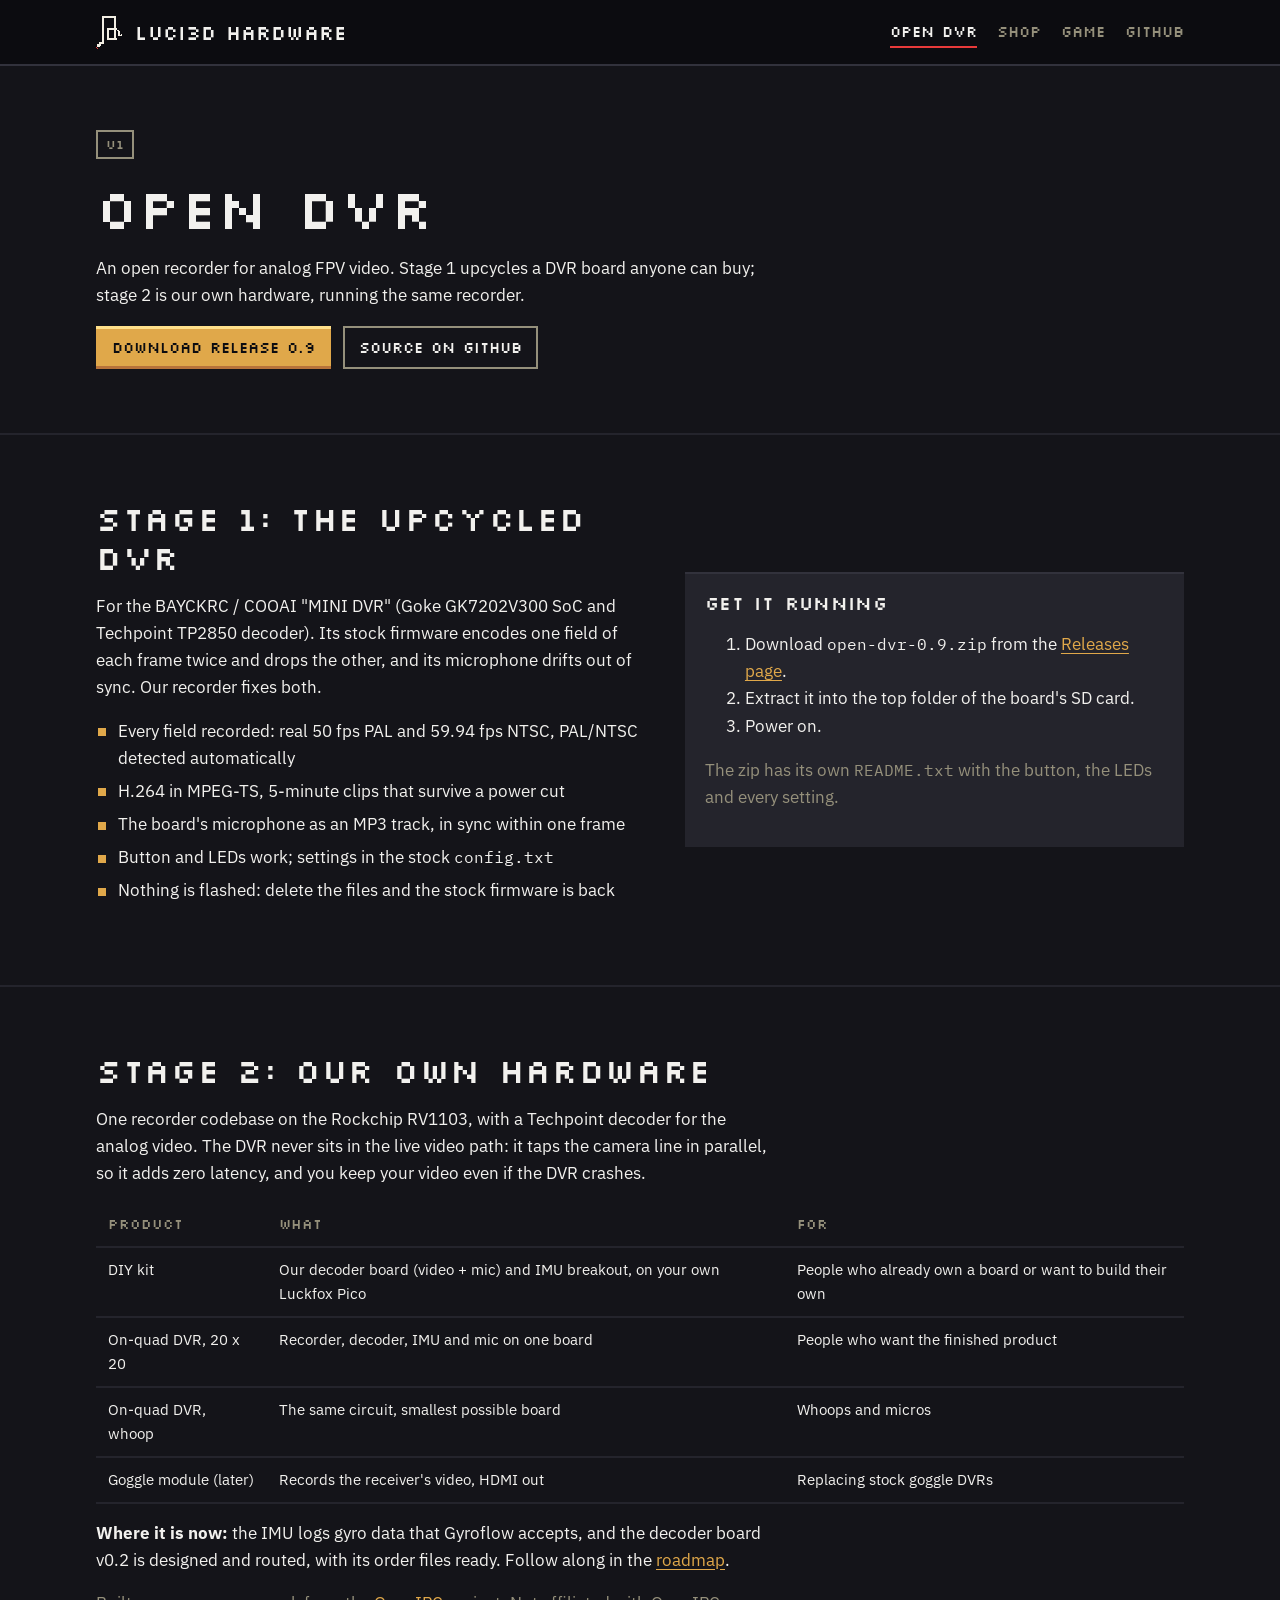
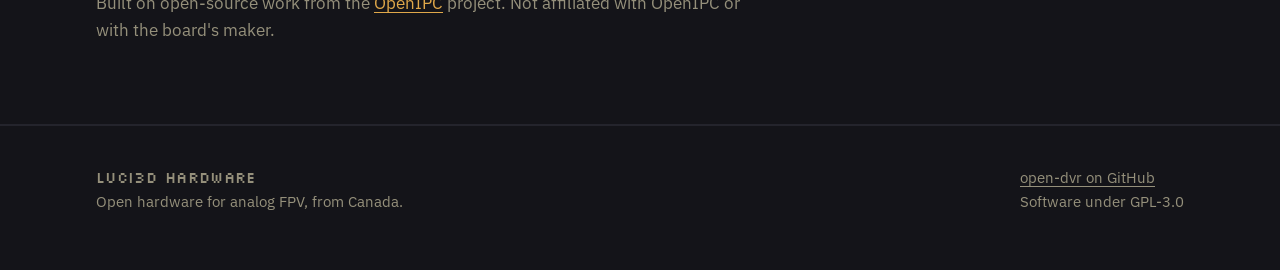
==== site/dvr.html @ 825a298a "Website v1: home, Open DVR, shop, zine maze game - site/: plain HTML/CSS/JS in the board palette (bl" ====
<!doctype html>
<html lang="en">
<head>
<meta charset="utf-8">
<meta name="viewport" content="width=device-width, initial-scale=1">
<title>Open DVR · luci3D hardware</title>
<meta name="description" content="An open recorder for analog FPV: real 50/60 fps, power-cut-safe clips, in-sync audio. Now becoming our own hardware.">
<meta property="og:title" content="Open DVR · luci3D hardware">
<meta property="og:description" content="An open recorder for analog FPV: real 50/60 fps, power-cut-safe clips, in-sync audio. Now becoming our own hardware.">
<meta property="og:image" content="img/stack.png">
<link rel="icon" type="image/png" href="img/favicon.png">
<link rel="preconnect" href="https://fonts.googleapis.com">
<link rel="preconnect" href="https://fonts.gstatic.com" crossorigin>
<link href="https://fonts.googleapis.com/css2?family=IBM+Plex+Mono&family=IBM+Plex+Sans:wght@400;600&family=Silkscreen&display=swap" rel="stylesheet">
<link rel="stylesheet" href="css/style.css">
</head>
<body>
<!-- The company name appears in this header, the footer and each <title>: search for "luci3D hardware" to rename. -->
<header class="site-header"><div class="wrap">
  <a class="brand" href="index.html"><img class="pixel" src="img/logo-1x.png" alt="" width="27" height="33"><span>luci3D hardware</span></a>
  <nav class="nav">
    <a href="dvr.html" aria-current="page">Open DVR</a>
    <a href="shop.html">Shop</a>
    <a href="game.html">Game</a>
    <a href="https://github.com/luci3D/open-dvr">GitHub</a>
  </nav>
</div></header>
<main>
<section class="block"><div class="wrap">
  <div class="ref">U1</div>
  <h1>Open DVR</h1>
  <p>An open recorder for analog FPV video. Stage 1 upcycles a DVR board anyone can buy; stage 2 is our own hardware, running the same recorder.</p>
  <div class="btns"><a class="btn" href="https://github.com/luci3D/open-dvr/releases">Download release 0.9</a><a class="btn ghost" href="https://github.com/luci3D/open-dvr">Source on GitHub</a></div>
</div></section>

<section class="block"><div class="wrap split">
  <div>
    <h2>Stage 1: the upcycled DVR</h2>
    <p>For the BAYCKRC / COOAI "MINI DVR" (Goke GK7202V300 SoC and Techpoint TP2850 decoder). Its stock firmware encodes one field of each frame twice and drops the other, and its microphone drifts out of sync. Our recorder fixes both.</p>
    <ul class="ticks">
      <li>Every field recorded: real 50 fps PAL and 59.94 fps NTSC, PAL/NTSC detected automatically</li>
      <li>H.264 in MPEG-TS, 5-minute clips that survive a power cut</li>
      <li>The board's microphone as an MP3 track, in sync within one frame</li>
      <li>Button and LEDs work; settings in the stock <code>config.txt</code></li>
      <li>Nothing is flashed: delete the files and the stock firmware is back</li>
    </ul>
  </div>
  <div class="card">
    <h3>Get it running</h3>
    <ol>
      <li>Download <code>open-dvr-0.9.zip</code> from the <a href="https://github.com/luci3D/open-dvr/releases">Releases page</a>.</li>
      <li>Extract it into the top folder of the board's SD card.</li>
      <li>Power on.</li>
    </ol>
    <p class="muted">The zip has its own <code>README.txt</code> with the button, the LEDs and every setting.</p>
  </div>
</div></section>

<section class="block" id="roadmap"><div class="wrap">
  <h2>Stage 2: our own hardware</h2>
  <p>One recorder codebase on the Rockchip RV1103, with a Techpoint decoder for the analog video. The DVR never sits in the live video path: it taps the camera line in parallel, so it adds zero latency, and you keep your video even if the DVR crashes.</p>
  <div class="table-scroll"><table>
    <tr><th>Product</th><th>What</th><th>For</th></tr>
    <tr><td>DIY kit</td><td>Our decoder board (video + mic) and IMU breakout, on your own Luckfox Pico</td><td>People who already own a board or want to build their own</td></tr>
    <tr><td>On-quad DVR, 20 x 20</td><td>Recorder, decoder, IMU and mic on one board</td><td>People who want the finished product</td></tr>
    <tr><td>On-quad DVR, whoop</td><td>The same circuit, smallest possible board</td><td>Whoops and micros</td></tr>
    <tr><td>Goggle module (later)</td><td>Records the receiver's video, HDMI out</td><td>Replacing stock goggle DVRs</td></tr>
  </table></div>
  <p><b>Where it is now:</b> the IMU logs gyro data that Gyroflow accepts, and the decoder board v0.2 is designed and routed, with its order files ready. Follow along in the <a href="https://github.com/luci3D/open-dvr/blob/main/ROADMAP.md">roadmap</a>.</p>
  <p class="muted">Built on open-source work from the <a href="https://openipc.org">OpenIPC</a> project. Not affiliated with OpenIPC or with the board's maker.</p>
</div></section>
</main>
<footer class="site-footer"><div class="wrap">
  <div><span class="silk">luci3D hardware</span><br>Open hardware for analog FPV, from Canada.</div>
  <div><a href="https://github.com/luci3D/open-dvr">open-dvr on GitHub</a><br>Software under GPL-3.0</div>
  <!-- TODO: add the YouTube channel link here once it's set -->
</div></footer>
</body>
</html>
---- site/css/style.css ----
/* luci3D hardware: one stylesheet, colours straight from brand/palette/luci3d.gpl.
   The page is a black board: white silkscreen text, gold pads for buttons,
   copper-trace lines between sections. */

:root {
  --mask: #141419;          /* black mask */
  --mask-deep: #0c0c10;     /* black mask deep */
  --trace: #24242c;         /* black trace */
  --trace-hi: #32323c;      /* black trace highlight */
  --ic: #37373e;            /* ic dark */
  --ic-grey: #4a4a52;
  --silk: #f2f1ee;          /* silkscreen white */
  --silk-shade: #95907b;
  --gold: #e0a84a;          /* enig gold */
  --gold-hi: #ffe08a;
  --copper: #b8733a;
  --copper-shadow: #654325;
  --red: #e83a3a;           /* logo red */
  --teal: #8ce0c4;          /* glow teal */
  --teal-deep: #2b7780;
  --pink: #ec488c;          /* signal pink */
  --violet: #6e34b4;

  --font-silk: "Silkscreen", ui-monospace, monospace;
  --font-body: "IBM Plex Sans", system-ui, sans-serif;
  --font-mono: "IBM Plex Mono", ui-monospace, monospace;

  --wrap: 1120px;
  --gutter: 16px;
}

* { box-sizing: border-box; }
html { background: var(--mask); }
body {
  margin: 0;
  background: var(--mask);
  color: var(--silk);
  font: 17px/1.6 var(--font-body);
  -webkit-font-smoothing: antialiased;
}
img.pixel, canvas { image-rendering: pixelated; image-rendering: crisp-edges; }
a { color: var(--gold); text-underline-offset: 3px; }
a:hover { color: var(--gold-hi); }
h1, h2, h3, .silk { font-family: var(--font-silk); font-weight: 400; letter-spacing: 0.02em; line-height: 1.15; }
h1 { font-size: clamp(32px, 5vw, 56px); margin: 0 0 16px; }
h2 { font-size: clamp(24px, 3.2vw, 34px); margin: 0 0 16px; }
h3 { font-size: 19px; margin: 0 0 8px; }
p { margin: 0 0 16px; max-width: 68ch; }
code, .mono { font-family: var(--font-mono); font-size: 0.92em; }
.muted { color: var(--silk-shade); }
.wrap { max-width: var(--wrap); margin: 0 auto; padding: 0 var(--gutter); }

/* ---------------------------------------------------------- header */
.site-header {
  position: sticky; top: 0; z-index: 10;
  background: var(--mask-deep);
  border-bottom: 2px solid var(--trace-hi);
}
.site-header .wrap { display: flex; align-items: center; gap: 24px; min-height: 64px; flex-wrap: wrap; }
.brand { display: flex; align-items: center; gap: 12px; text-decoration: none; color: var(--silk); }
.brand img { width: 27px; height: 33px; }
.brand span { font-family: var(--font-silk); font-size: 20px; }
.nav { display: flex; gap: 20px; margin-left: auto; flex-wrap: wrap; }
.nav a { font-family: var(--font-silk); font-size: 15px; color: var(--silk-shade); text-decoration: none; padding: 4px 0; }
.nav a:hover, .nav a[aria-current="page"] { color: var(--silk); box-shadow: inset 0 -2px 0 var(--red); }

/* ---------------------------------------------------------- buttons: gold pads */
.btn {
  display: inline-block; font-family: var(--font-silk); font-size: 15px; text-decoration: none;
  color: var(--mask-deep); background: var(--gold); padding: 10px 16px 9px;
  box-shadow: inset 0 3px 0 var(--gold-hi), inset 0 -3px 0 var(--copper);
  border: 0; cursor: pointer;
}
.btn:hover { color: var(--mask-deep); background: var(--gold-hi); }
.btn.ghost { background: transparent; color: var(--silk); box-shadow: inset 0 0 0 2px var(--silk-shade); }
.btn.ghost:hover { box-shadow: inset 0 0 0 2px var(--silk); color: var(--silk); }
.btn[aria-disabled="true"] { background: var(--ic); color: var(--silk-shade); box-shadow: inset 0 3px 0 var(--ic-grey); cursor: default; }
.btns { display: flex; gap: 12px; flex-wrap: wrap; }

/* ---------------------------------------------------------- hero */
.hero { position: relative; background: var(--mask-deep); border-bottom: 2px solid var(--trace-hi); }
.hero img { display: block; width: 100%; height: auto; max-height: 78vh; object-fit: cover; object-position: 50% 40%; }
.hero .over { padding: 32px 0 48px; }
.hero .kicker { color: var(--red); margin-bottom: 8px; }

/* ---------------------------------------------------------- sections */
section.block { padding: 64px 0; border-bottom: 2px solid var(--trace); }
.ref {                      /* a component designator above each section title */
  display: inline-block; font-family: var(--font-silk); font-size: 13px; color: var(--silk-shade);
  border: 2px solid var(--silk-shade); padding: 2px 8px; margin-bottom: 16px;
}
.grid { display: grid; gap: 24px; grid-template-columns: repeat(auto-fit, minmax(260px, 1fr)); }
.split { display: grid; gap: 40px; grid-template-columns: 1.1fr 1fr; align-items: center; }
@media (max-width: 860px) { .split { grid-template-columns: 1fr; } }
.card {
  background: var(--trace); padding: 20px;
  box-shadow: inset 0 2px 0 var(--trace-hi);
}
.card img { display: block; width: 100%; height: auto; margin-bottom: 16px; background: var(--mask-deep); }
ul.ticks { list-style: none; padding: 0; margin: 0 0 16px; }
ul.ticks li { padding-left: 22px; position: relative; margin-bottom: 6px; }
ul.ticks li::before { content: ""; position: absolute; left: 2px; top: 0.62em; width: 8px; height: 8px; background: var(--gold); }
figure { margin: 0; }
figure img { display: block; width: 100%; height: auto; }
figcaption { font-size: 14px; color: var(--silk-shade); margin-top: 8px; }

table { border-collapse: collapse; width: 100%; margin: 0 0 16px; font-size: 15px; }
th, td { text-align: left; padding: 10px 12px; border-bottom: 2px solid var(--trace); vertical-align: top; }
th { font-family: var(--font-silk); font-weight: 400; font-size: 14px; color: var(--silk-shade); }
.table-scroll { overflow-x: auto; }

/* ---------------------------------------------------------- products */
.product .status {
  display: inline-block; font-family: var(--font-silk); font-size: 12px; padding: 2px 8px; margin-bottom: 10px;
  background: var(--mask-deep); color: var(--teal);
}
.product .status.planned { color: var(--silk-shade); }
.product .status.available { color: var(--mask-deep); background: var(--teal); }
.product .price { font-family: var(--font-silk); font-size: 20px; margin: 0 0 12px; }
.product .placeholder {
  aspect-ratio: 21 / 9; display: grid; place-items: center; margin-bottom: 16px;
  background: var(--mask-deep); box-shadow: inset 0 0 0 2px var(--trace-hi);
}
.product .placeholder img { width: 54px; height: 66px; margin: 0; background: none; }

/* ---------------------------------------------------------- game */
.game { display: grid; gap: 24px; grid-template-columns: minmax(0, 560px) 1fr; align-items: start; }
@media (max-width: 860px) { .game { grid-template-columns: 1fr; } }
.game canvas { width: 100%; height: auto; display: block; background: var(--mask-deep); touch-action: none; outline: none; box-shadow: 0 0 0 2px var(--trace-hi); }
.game canvas:focus-visible, .game canvas:focus { box-shadow: 0 0 0 2px var(--gold); }
.hud { display: flex; gap: 16px; flex-wrap: wrap; font-family: var(--font-silk); font-size: 14px; color: var(--silk-shade); margin: 12px 0; }
.hud b { color: var(--silk); font-weight: 400; }
.maze-pick { display: flex; gap: 8px; flex-wrap: wrap; margin-bottom: 16px; }
.maze-pick button { font-family: var(--font-silk); font-size: 14px; background: var(--trace); color: var(--silk); border: 0; padding: 8px 12px; cursor: pointer; box-shadow: inset 0 2px 0 var(--trace-hi); }
.maze-pick button[aria-pressed="true"] { background: var(--gold); color: var(--mask-deep); box-shadow: inset 0 2px 0 var(--gold-hi); }
.dpad { display: grid; grid-template-columns: repeat(3, 56px); grid-template-rows: repeat(3, 56px); gap: 6px; margin-top: 12px; user-select: none; }
.dpad button { font-family: var(--font-silk); font-size: 18px; background: var(--trace); color: var(--silk); border: 0; box-shadow: inset 0 2px 0 var(--trace-hi); touch-action: none; }
.dpad button:active { background: var(--gold); color: var(--mask-deep); }
.dpad .up { grid-column: 2; grid-row: 1; } .dpad .left { grid-column: 1; grid-row: 2; }
.dpad .right { grid-column: 3; grid-row: 2; } .dpad .down { grid-column: 2; grid-row: 3; }
.say { background: var(--trace); padding: 16px; display: flex; gap: 14px; align-items: flex-start; box-shadow: inset 4px 0 0 var(--teal); }
.say img { width: 27px; height: 33px; flex: none; }
.say p { margin: 0; }
.win { color: var(--teal); font-family: var(--font-silk); min-height: 1.5em; }

/* ---------------------------------------------------------- footer */
.site-footer { padding: 40px 0 56px; color: var(--silk-shade); font-size: 15px; }
.site-footer .wrap { display: flex; gap: 24px; flex-wrap: wrap; justify-content: space-between; }
.site-footer a { color: var(--silk-shade); }
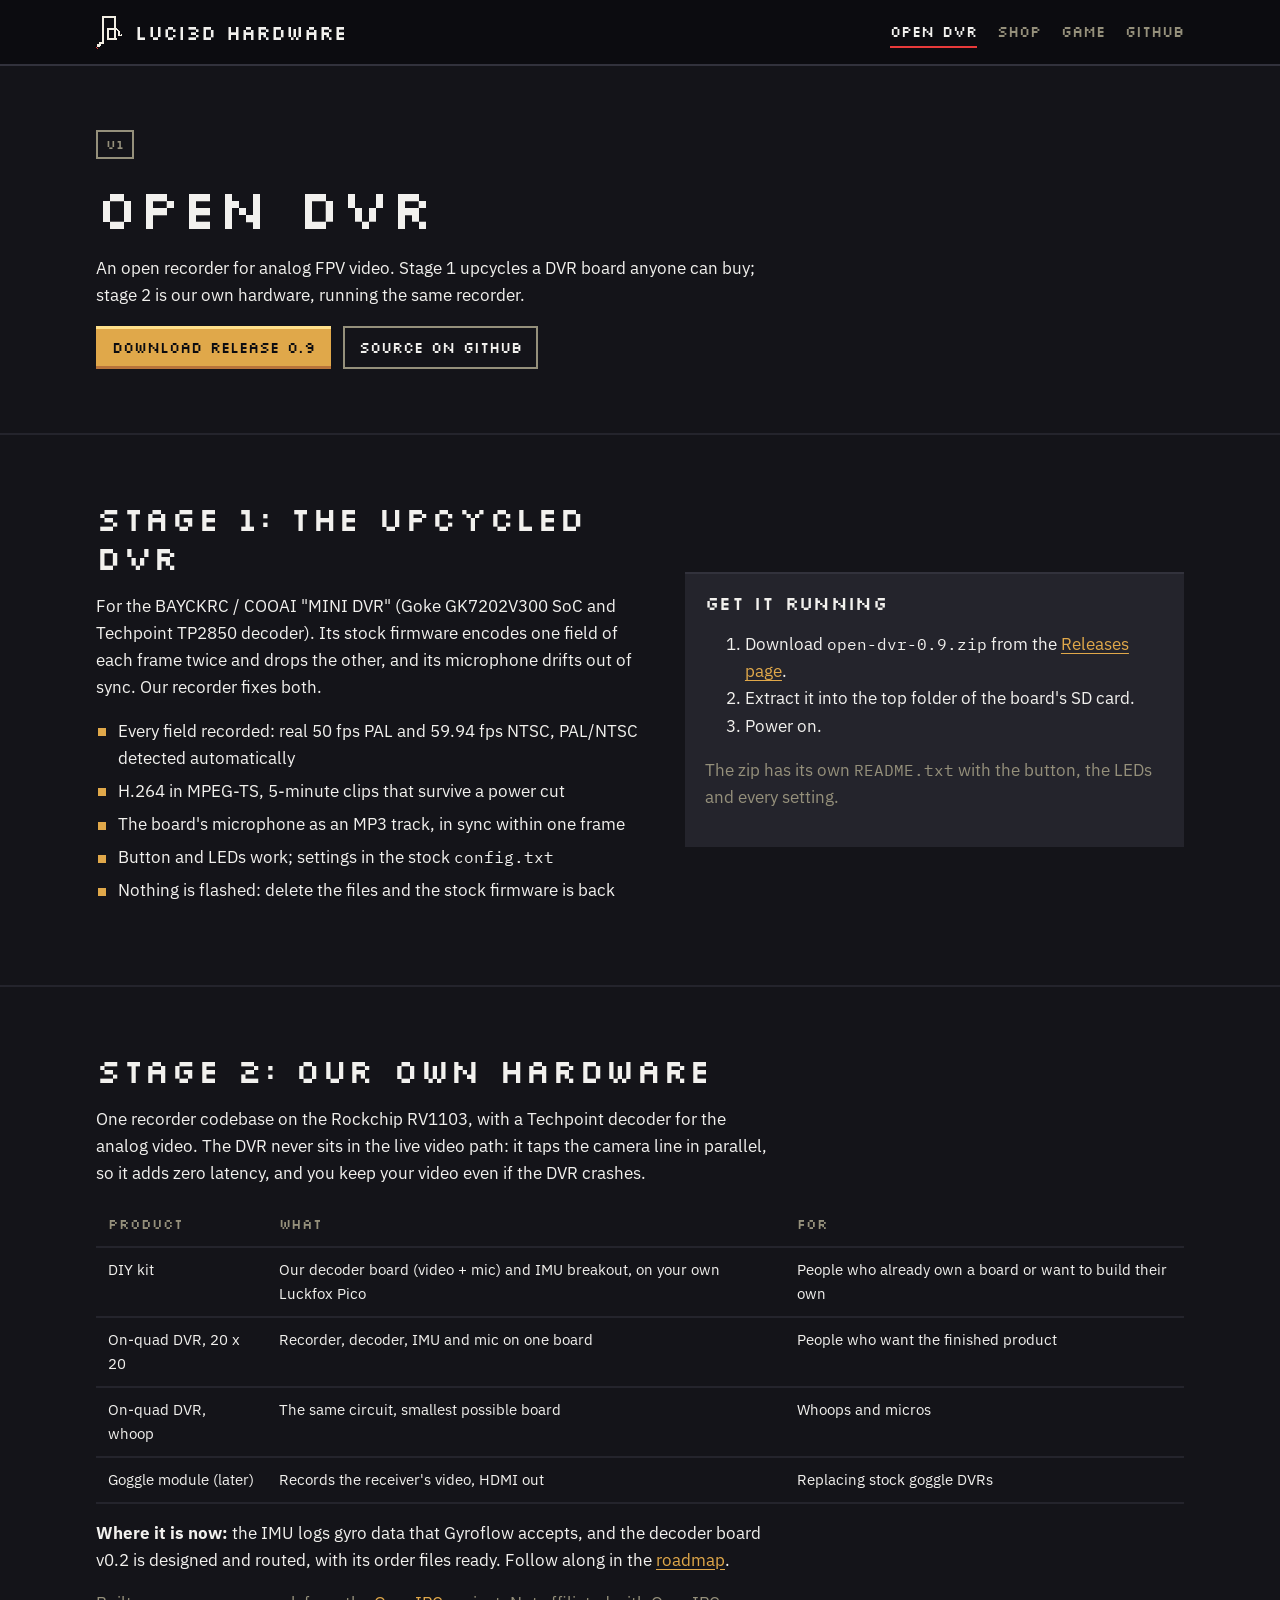
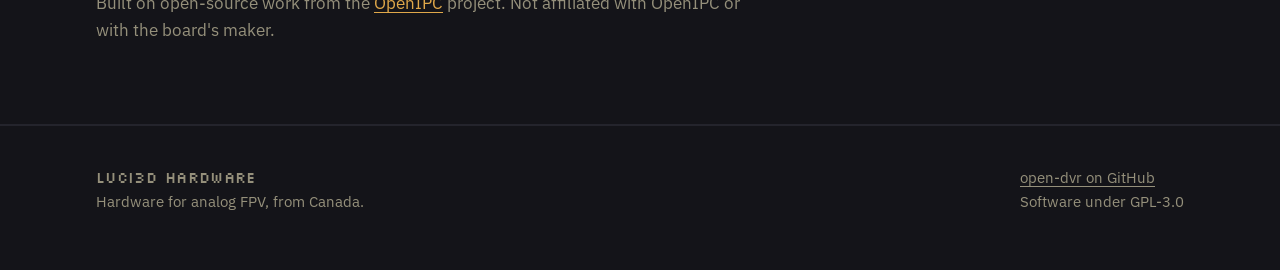
==== commit b7456a65: "Fix the logo's broken corner; site no longer promises board files - brand: the line from the box's t" ====
--- a/site/dvr.html
+++ b/site/dvr.html
@@ -71,7 +71,7 @@
 </div></section>
 </main>
 <footer class="site-footer"><div class="wrap">
-  <div><span class="silk">luci3D hardware</span><br>Open hardware for analog FPV, from Canada.</div>
+  <div><span class="silk">luci3D hardware</span><br>Hardware for analog FPV, from Canada.</div>
   <div><a href="https://github.com/luci3D/open-dvr">open-dvr on GitHub</a><br>Software under GPL-3.0</div>
   <!-- TODO: add the YouTube channel link here once it's set -->
 </div></footer>
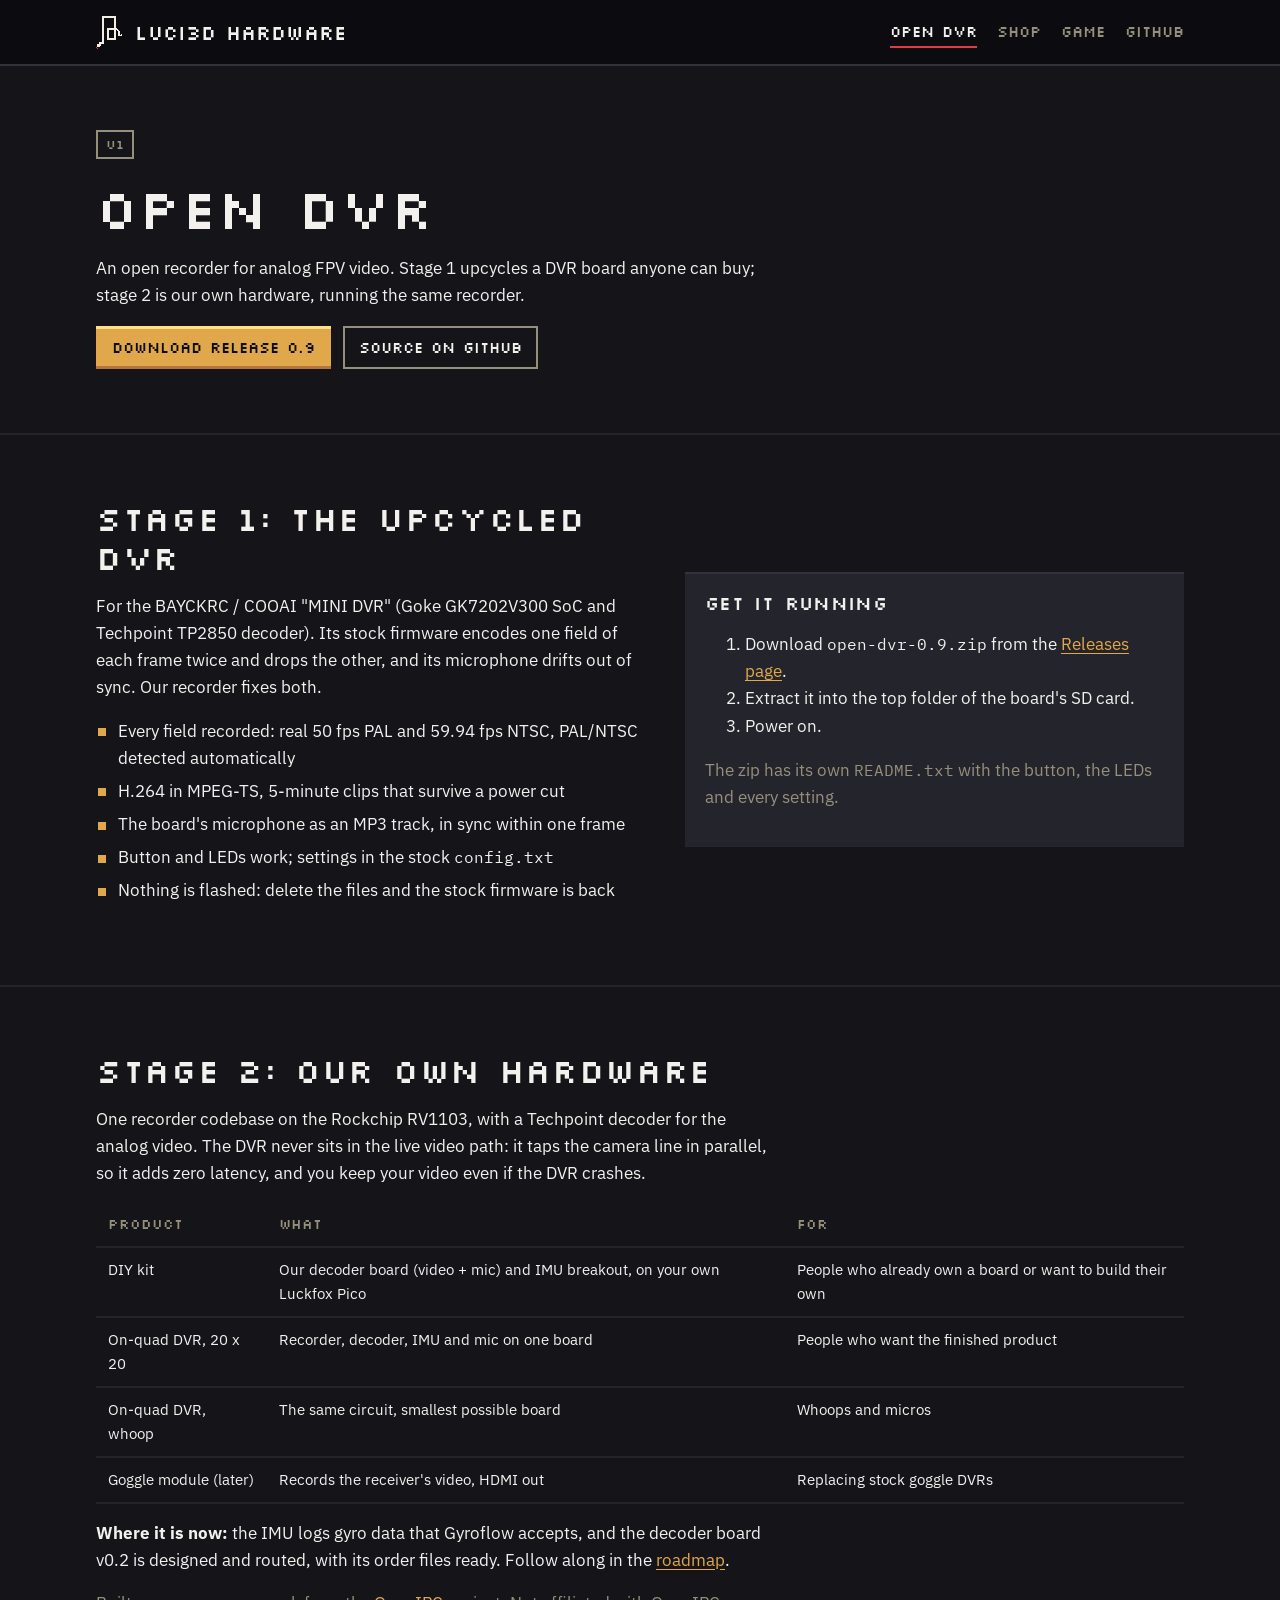
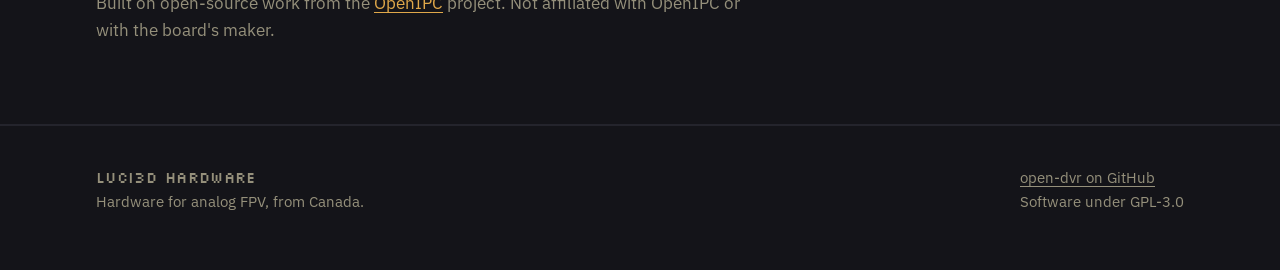
==== commit c88159b6: "Clean Stack: ESC, FC and our DVR in mint condition, as the website hero - art/world/citykit.py: the " ====
--- a/site/dvr.html
+++ b/site/dvr.html
@@ -7,7 +7,7 @@
 <meta name="description" content="An open recorder for analog FPV: real 50/60 fps, power-cut-safe clips, in-sync audio. Now becoming our own hardware.">
 <meta property="og:title" content="Open DVR · luci3D hardware">
 <meta property="og:description" content="An open recorder for analog FPV: real 50/60 fps, power-cut-safe clips, in-sync audio. Now becoming our own hardware.">
-<meta property="og:image" content="img/stack.png">
+<meta property="og:image" content="img/clean.png">
 <link rel="icon" type="image/png" href="img/favicon.png">
 <link rel="preconnect" href="https://fonts.googleapis.com">
 <link rel="preconnect" href="https://fonts.gstatic.com" crossorigin>
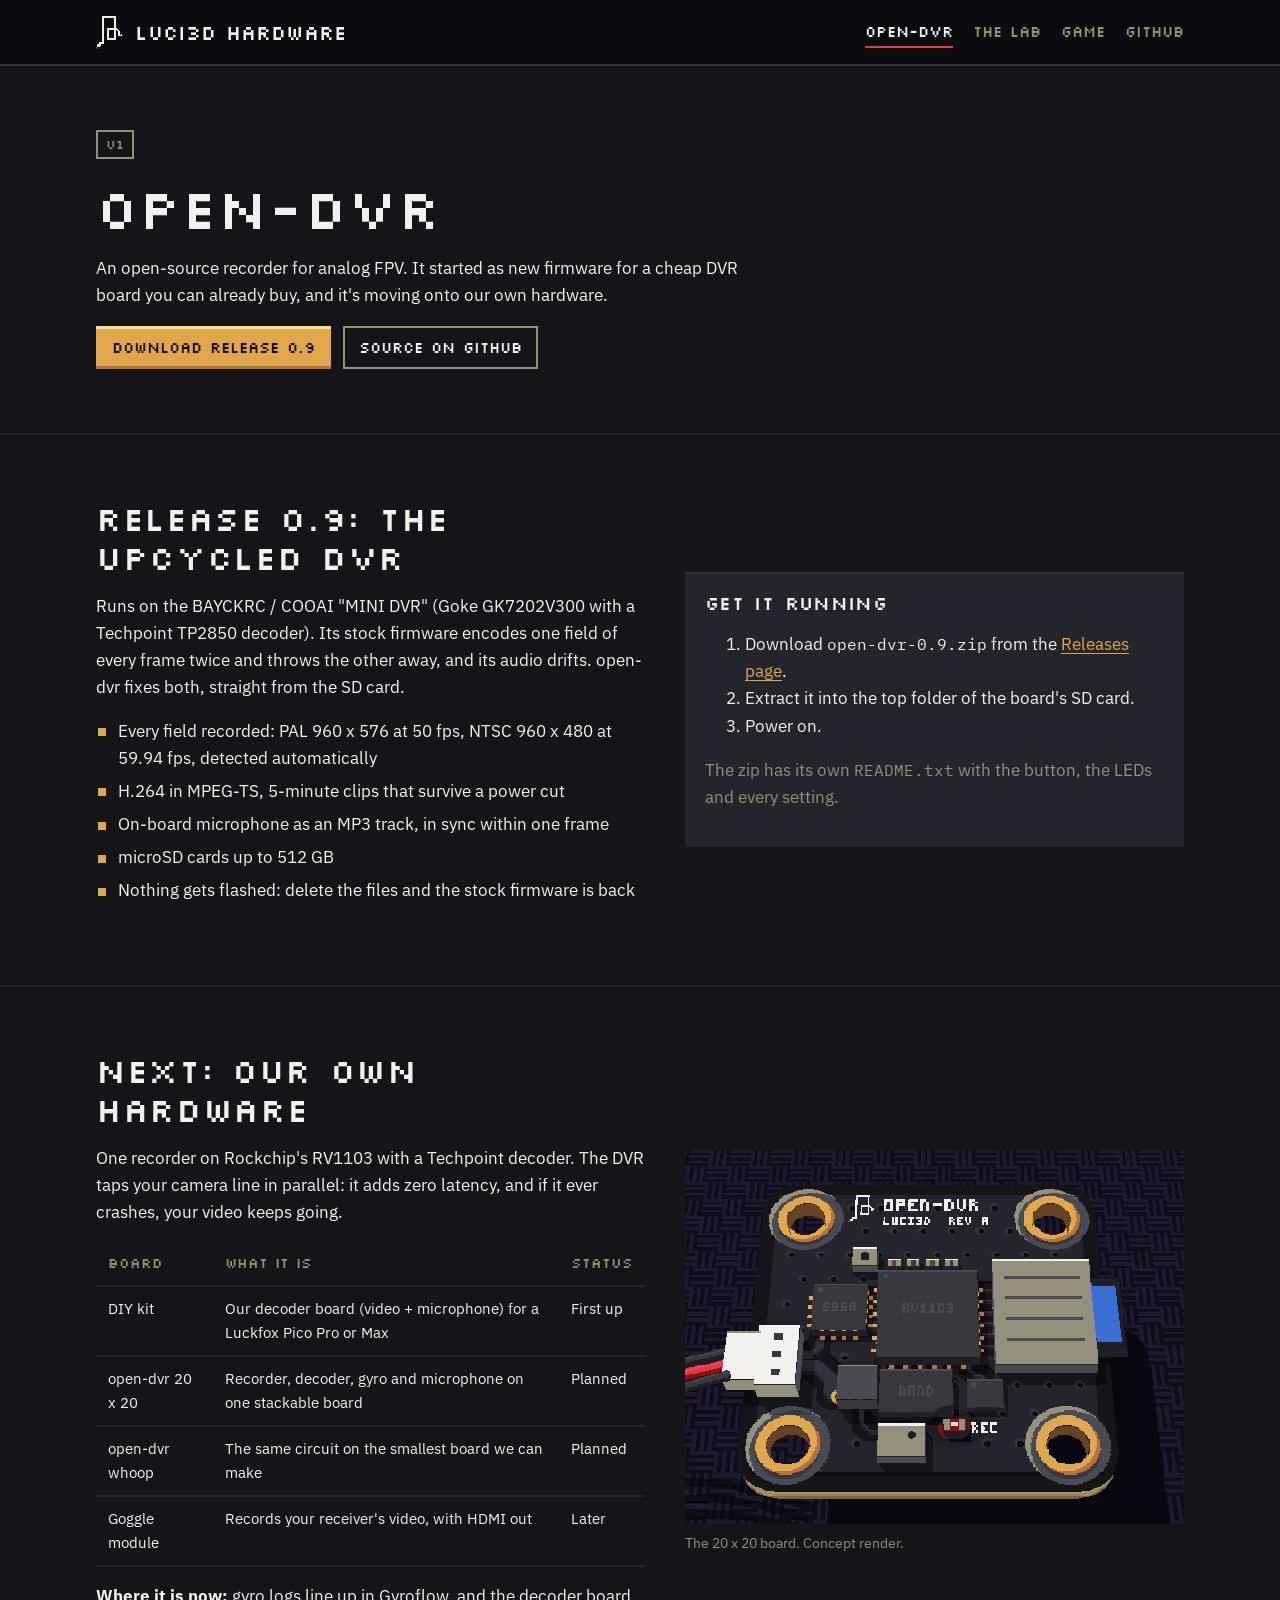
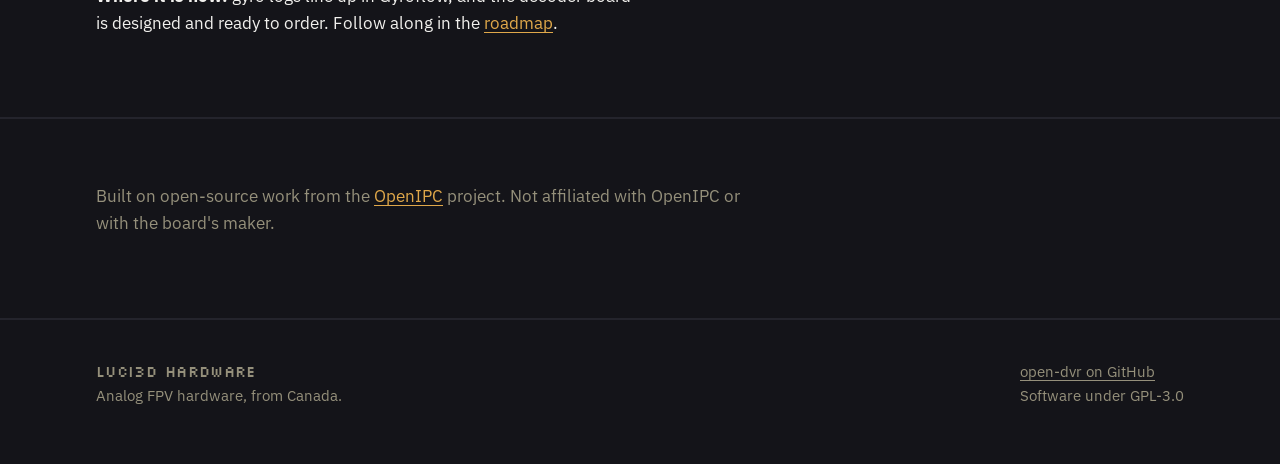
==== commit d02a82da: "The Lab (shop) scene, DVR close-up, DIY kit as the only product, copy pass - art/lab/make_lab.py: lu" ====
--- a/site/dvr.html
+++ b/site/dvr.html
@@ -3,10 +3,10 @@
 <head>
 <meta charset="utf-8">
 <meta name="viewport" content="width=device-width, initial-scale=1">
-<title>Open DVR · luci3D hardware</title>
-<meta name="description" content="An open recorder for analog FPV: real 50/60 fps, power-cut-safe clips, in-sync audio. Now becoming our own hardware.">
-<meta property="og:title" content="Open DVR · luci3D hardware">
-<meta property="og:description" content="An open recorder for analog FPV: real 50/60 fps, power-cut-safe clips, in-sync audio. Now becoming our own hardware.">
+<title>open-dvr · luci3D hardware</title>
+<meta name="description" content="An open-source recorder for analog FPV: every field recorded, power-cut-safe clips, in-sync audio. Now moving onto our own hardware.">
+<meta property="og:title" content="open-dvr · luci3D hardware">
+<meta property="og:description" content="An open-source recorder for analog FPV: every field recorded, power-cut-safe clips, in-sync audio. Now moving onto our own hardware.">
 <meta property="og:image" content="img/clean.png">
 <link rel="icon" type="image/png" href="img/favicon.png">
 <link rel="preconnect" href="https://fonts.googleapis.com">
@@ -19,8 +19,8 @@
 <header class="site-header"><div class="wrap">
   <a class="brand" href="index.html"><img class="pixel" src="img/logo-1x.png" alt="" width="27" height="33"><span>luci3D hardware</span></a>
   <nav class="nav">
-    <a href="dvr.html" aria-current="page">Open DVR</a>
-    <a href="shop.html">Shop</a>
+    <a href="dvr.html" aria-current="page">open-dvr</a>
+    <a href="shop.html">The Lab</a>
     <a href="game.html">Game</a>
     <a href="https://github.com/luci3D/open-dvr">GitHub</a>
   </nav>
@@ -28,21 +28,21 @@
 <main>
 <section class="block"><div class="wrap">
   <div class="ref">U1</div>
-  <h1>Open DVR</h1>
-  <p>An open recorder for analog FPV video. Stage 1 upcycles a DVR board anyone can buy; stage 2 is our own hardware, running the same recorder.</p>
+  <h1>open-dvr</h1>
+  <p>An open-source recorder for analog FPV. It started as new firmware for a cheap DVR board you can already buy, and it's moving onto our own hardware.</p>
   <div class="btns"><a class="btn" href="https://github.com/luci3D/open-dvr/releases">Download release 0.9</a><a class="btn ghost" href="https://github.com/luci3D/open-dvr">Source on GitHub</a></div>
 </div></section>
 
 <section class="block"><div class="wrap split">
   <div>
-    <h2>Stage 1: the upcycled DVR</h2>
-    <p>For the BAYCKRC / COOAI "MINI DVR" (Goke GK7202V300 SoC and Techpoint TP2850 decoder). Its stock firmware encodes one field of each frame twice and drops the other, and its microphone drifts out of sync. Our recorder fixes both.</p>
+    <h2>Release 0.9: the upcycled DVR</h2>
+    <p>Runs on the BAYCKRC / COOAI "MINI DVR" (Goke GK7202V300 with a Techpoint TP2850 decoder). Its stock firmware encodes one field of every frame twice and throws the other away, and its audio drifts. open-dvr fixes both, straight from the SD card.</p>
     <ul class="ticks">
-      <li>Every field recorded: real 50 fps PAL and 59.94 fps NTSC, PAL/NTSC detected automatically</li>
+      <li>Every field recorded: PAL 960 x 576 at 50 fps, NTSC 960 x 480 at 59.94 fps, detected automatically</li>
       <li>H.264 in MPEG-TS, 5-minute clips that survive a power cut</li>
-      <li>The board's microphone as an MP3 track, in sync within one frame</li>
-      <li>Button and LEDs work; settings in the stock <code>config.txt</code></li>
-      <li>Nothing is flashed: delete the files and the stock firmware is back</li>
+      <li>On-board microphone as an MP3 track, in sync within one frame</li>
+      <li>microSD cards up to 512 GB</li>
+      <li>Nothing gets flashed: delete the files and the stock firmware is back</li>
     </ul>
   </div>
   <div class="card">
@@ -56,22 +56,31 @@
   </div>
 </div></section>
 
-<section class="block" id="roadmap"><div class="wrap">
-  <h2>Stage 2: our own hardware</h2>
-  <p>One recorder codebase on the Rockchip RV1103, with a Techpoint decoder for the analog video. The DVR never sits in the live video path: it taps the camera line in parallel, so it adds zero latency, and you keep your video even if the DVR crashes.</p>
-  <div class="table-scroll"><table>
-    <tr><th>Product</th><th>What</th><th>For</th></tr>
-    <tr><td>DIY kit</td><td>Our decoder board (video + mic) and IMU breakout, on your own Luckfox Pico</td><td>People who already own a board or want to build their own</td></tr>
-    <tr><td>On-quad DVR, 20 x 20</td><td>Recorder, decoder, IMU and mic on one board</td><td>People who want the finished product</td></tr>
-    <tr><td>On-quad DVR, whoop</td><td>The same circuit, smallest possible board</td><td>Whoops and micros</td></tr>
-    <tr><td>Goggle module (later)</td><td>Records the receiver's video, HDMI out</td><td>Replacing stock goggle DVRs</td></tr>
-  </table></div>
-  <p><b>Where it is now:</b> the IMU logs gyro data that Gyroflow accepts, and the decoder board v0.2 is designed and routed, with its order files ready. Follow along in the <a href="https://github.com/luci3D/open-dvr/blob/main/ROADMAP.md">roadmap</a>.</p>
+<section class="block" id="next"><div class="wrap split">
+  <div>
+    <h2>Next: our own hardware</h2>
+    <p>One recorder on Rockchip's RV1103 with a Techpoint decoder. The DVR taps your camera line in parallel: it adds zero latency, and if it ever crashes, your video keeps going.</p>
+    <div class="table-scroll"><table>
+      <tr><th>Board</th><th>What it is</th><th>Status</th></tr>
+      <tr><td>DIY kit</td><td>Our decoder board (video + microphone) for a Luckfox Pico Pro or Max</td><td>First up</td></tr>
+      <tr><td>open-dvr 20 x 20</td><td>Recorder, decoder, gyro and microphone on one stackable board</td><td>Planned</td></tr>
+      <tr><td>open-dvr whoop</td><td>The same circuit on the smallest board we can make</td><td>Planned</td></tr>
+      <tr><td>Goggle module</td><td>Records your receiver's video, with HDMI out</td><td>Later</td></tr>
+    </table></div>
+    <p><b>Where it is now:</b> gyro logs line up in Gyroflow, and the decoder board is designed and ready to order. Follow along in the <a href="https://github.com/luci3D/open-dvr/blob/main/ROADMAP.md">roadmap</a>.</p>
+  </div>
+  <figure>
+    <img class="pixel" src="img/dvr-board.png" width="1120" height="840" alt="The open-dvr 20 x 20 board." loading="lazy">
+    <figcaption>The 20 x 20 board. Concept render.</figcaption>
+  </figure>
+</div></section>
+
+<section class="block"><div class="wrap">
   <p class="muted">Built on open-source work from the <a href="https://openipc.org">OpenIPC</a> project. Not affiliated with OpenIPC or with the board's maker.</p>
 </div></section>
 </main>
 <footer class="site-footer"><div class="wrap">
-  <div><span class="silk">luci3D hardware</span><br>Hardware for analog FPV, from Canada.</div>
+  <div><span class="silk">luci3D hardware</span><br>Analog FPV hardware, from Canada.</div>
   <div><a href="https://github.com/luci3D/open-dvr">open-dvr on GitHub</a><br>Software under GPL-3.0</div>
   <!-- TODO: add the YouTube channel link here once it's set -->
 </div></footer>
--- a/site/css/style.css
+++ b/site/css/style.css
@@ -118,7 +118,7 @@
 .product .status.available { color: var(--mask-deep); background: var(--teal); }
 .product .price { font-family: var(--font-silk); font-size: 20px; margin: 0 0 12px; }
 .product .placeholder {
-  aspect-ratio: 21 / 9; display: grid; place-items: center; margin-bottom: 16px;
+  aspect-ratio: 4 / 1; display: grid; place-items: center; margin-bottom: 16px;
   background: var(--mask-deep); box-shadow: inset 0 0 0 2px var(--trace-hi);
 }
 .product .placeholder img { width: 54px; height: 66px; margin: 0; background: none; }
@@ -147,3 +147,14 @@
 .site-footer { padding: 40px 0 56px; color: var(--silk-shade); font-size: 15px; }
 .site-footer .wrap { display: flex; gap: 24px; flex-wrap: wrap; justify-content: space-between; }
 .site-footer a { color: var(--silk-shade); }
+
+/* product specs */
+table.specs { font-size: 15px; margin: 0 0 8px; }
+table.specs th { width: 6.5em; padding: 6px 8px 6px 0; }
+table.specs td { padding: 6px 0; }
+.product .note { font-size: 13px; color: var(--silk-shade); margin: 0 0 16px; }
+.product-single { max-width: 720px; }
+
+/* the lab header */
+.lab-hero { background: var(--mask-deep); border-bottom: 2px solid var(--trace-hi); }
+.lab-hero img { display: block; width: 100%; height: auto; }
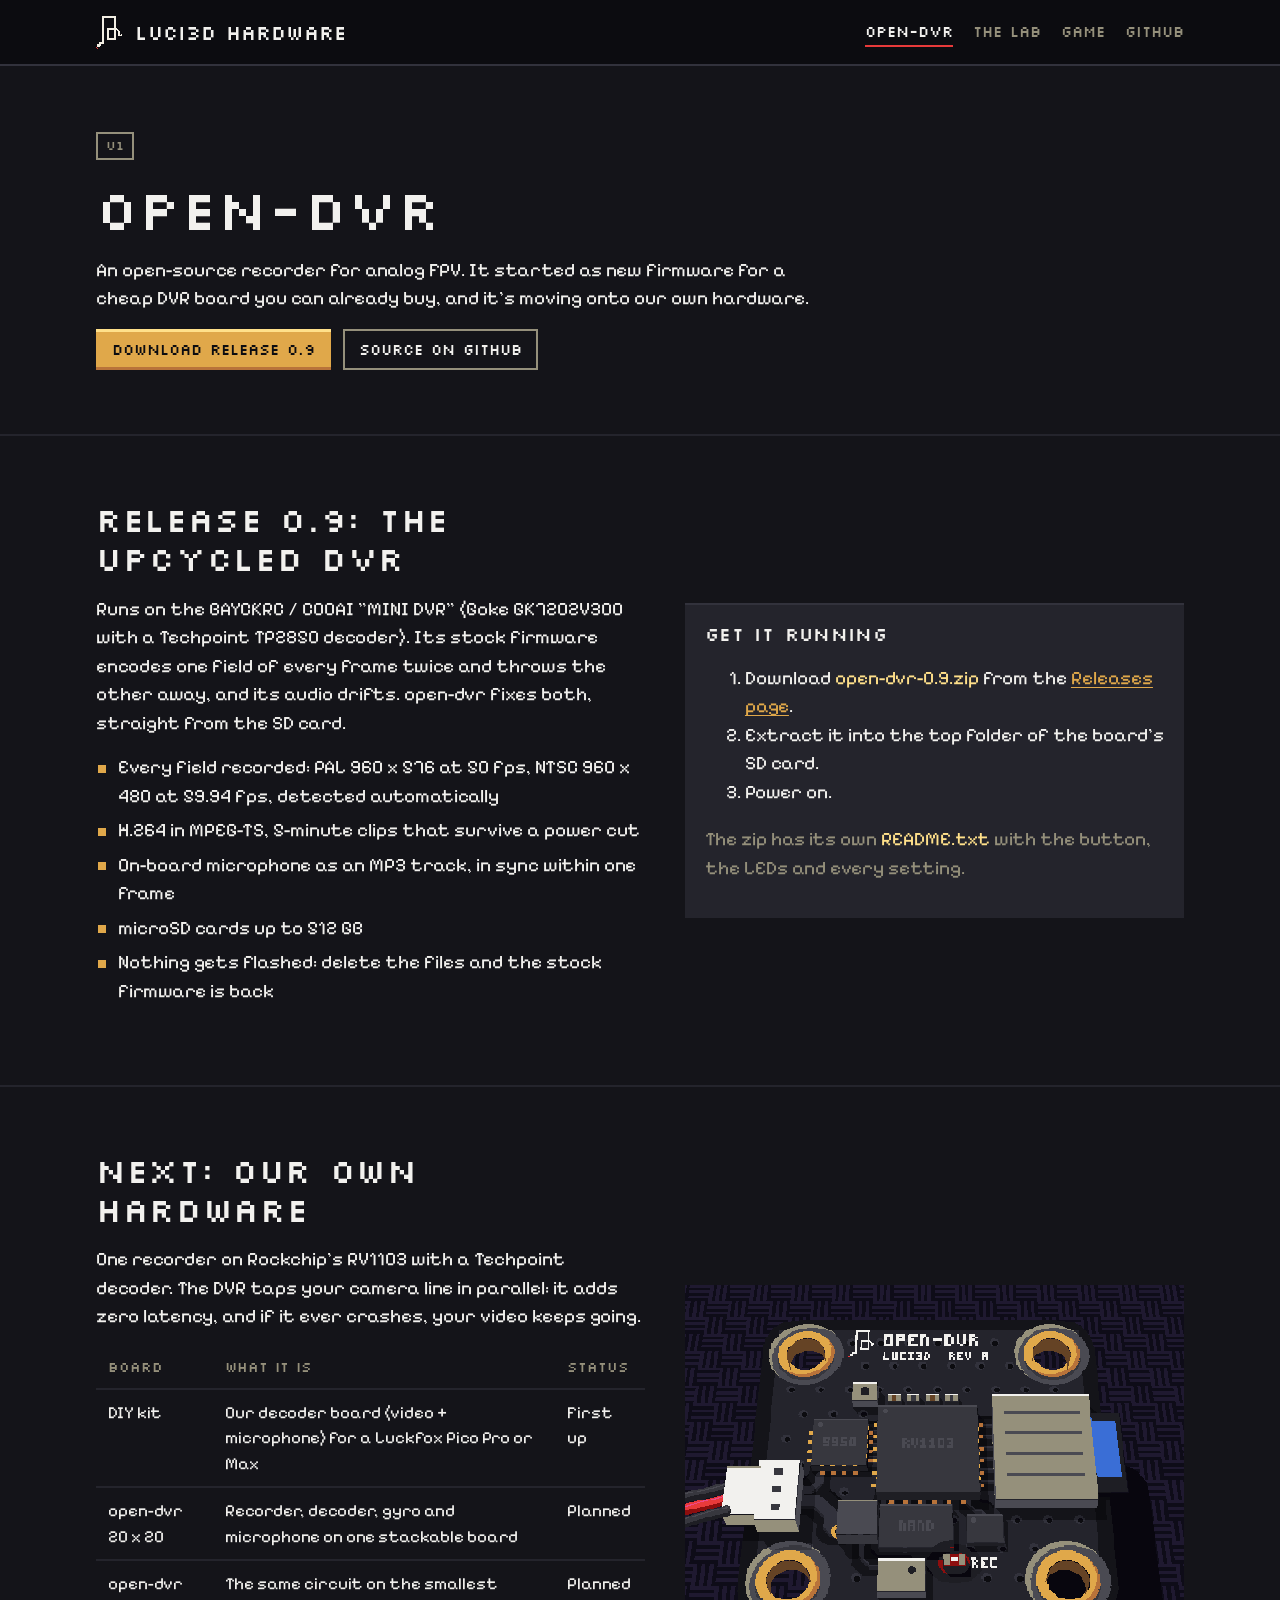
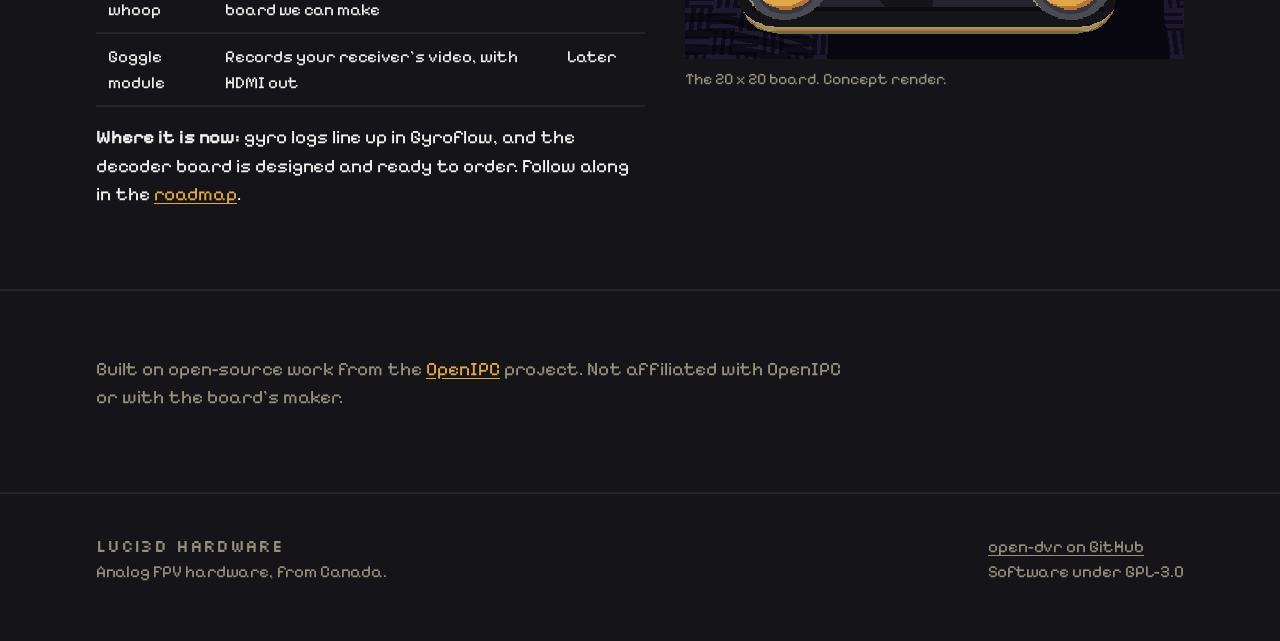
==== commit f4beb201: "Site fonts: Silkscreen headings, Pixelify Sans for all other text - Pixelify Sans replaces IBM Plex " ====
--- a/site/dvr.html
+++ b/site/dvr.html
@@ -11,7 +11,7 @@
 <link rel="icon" type="image/png" href="img/favicon.png">
 <link rel="preconnect" href="https://fonts.googleapis.com">
 <link rel="preconnect" href="https://fonts.gstatic.com" crossorigin>
-<link href="https://fonts.googleapis.com/css2?family=IBM+Plex+Mono&family=IBM+Plex+Sans:wght@400;600&family=Silkscreen&display=swap" rel="stylesheet">
+<link href="https://fonts.googleapis.com/css2?family=Pixelify+Sans:wght@400;600&family=Silkscreen&display=swap" rel="stylesheet">
 <link rel="stylesheet" href="css/style.css">
 </head>
 <body>
--- a/site/css/style.css
+++ b/site/css/style.css
@@ -22,8 +22,8 @@
   --violet: #6e34b4;
 
   --font-silk: "Silkscreen", ui-monospace, monospace;
-  --font-body: "IBM Plex Sans", system-ui, sans-serif;
-  --font-mono: "IBM Plex Mono", ui-monospace, monospace;
+  --font-body: "Pixelify Sans", system-ui, sans-serif;
+  --font-mono: "Pixelify Sans", ui-monospace, monospace;   /* one pixel face for text and code */
 
   --wrap: 1120px;
   --gutter: 16px;
@@ -35,7 +35,9 @@
   margin: 0;
   background: var(--mask);
   color: var(--silk);
-  font: 17px/1.6 var(--font-body);
+  font: 19px/1.5 var(--font-body);
+  font-variant-ligatures: none;        /* Pixelify's fi/fl ligatures read as a capital A */
+  font-feature-settings: "liga" 0, "clig" 0;
   -webkit-font-smoothing: antialiased;
 }
 img.pixel, canvas { image-rendering: pixelated; image-rendering: crisp-edges; }
@@ -46,7 +48,7 @@
 h2 { font-size: clamp(24px, 3.2vw, 34px); margin: 0 0 16px; }
 h3 { font-size: 19px; margin: 0 0 8px; }
 p { margin: 0 0 16px; max-width: 68ch; }
-code, .mono { font-family: var(--font-mono); font-size: 0.92em; }
+code, .mono { font-family: var(--font-mono); font-size: 1em; color: var(--gold-hi); }
 .muted { color: var(--silk-shade); }
 .wrap { max-width: var(--wrap); margin: 0 auto; padding: 0 var(--gutter); }
 
@@ -102,9 +104,9 @@
 ul.ticks li::before { content: ""; position: absolute; left: 2px; top: 0.62em; width: 8px; height: 8px; background: var(--gold); }
 figure { margin: 0; }
 figure img { display: block; width: 100%; height: auto; }
-figcaption { font-size: 14px; color: var(--silk-shade); margin-top: 8px; }
+figcaption { font-size: 16px; color: var(--silk-shade); margin-top: 8px; }
 
-table { border-collapse: collapse; width: 100%; margin: 0 0 16px; font-size: 15px; }
+table { border-collapse: collapse; width: 100%; margin: 0 0 16px; font-size: 17px; }
 th, td { text-align: left; padding: 10px 12px; border-bottom: 2px solid var(--trace); vertical-align: top; }
 th { font-family: var(--font-silk); font-weight: 400; font-size: 14px; color: var(--silk-shade); }
 .table-scroll { overflow-x: auto; }
@@ -144,15 +146,15 @@
 .win { color: var(--teal); font-family: var(--font-silk); min-height: 1.5em; }
 
 /* ---------------------------------------------------------- footer */
-.site-footer { padding: 40px 0 56px; color: var(--silk-shade); font-size: 15px; }
+.site-footer { padding: 40px 0 56px; color: var(--silk-shade); font-size: 17px; }
 .site-footer .wrap { display: flex; gap: 24px; flex-wrap: wrap; justify-content: space-between; }
 .site-footer a { color: var(--silk-shade); }
 
 /* product specs */
-table.specs { font-size: 15px; margin: 0 0 8px; }
+table.specs { font-size: 17px; margin: 0 0 8px; }
 table.specs th { width: 6.5em; padding: 6px 8px 6px 0; }
 table.specs td { padding: 6px 0; }
-.product .note { font-size: 13px; color: var(--silk-shade); margin: 0 0 16px; }
+.product .note { font-size: 15px; color: var(--silk-shade); margin: 0 0 16px; }
 .product-single { max-width: 720px; }
 
 /* the lab header */
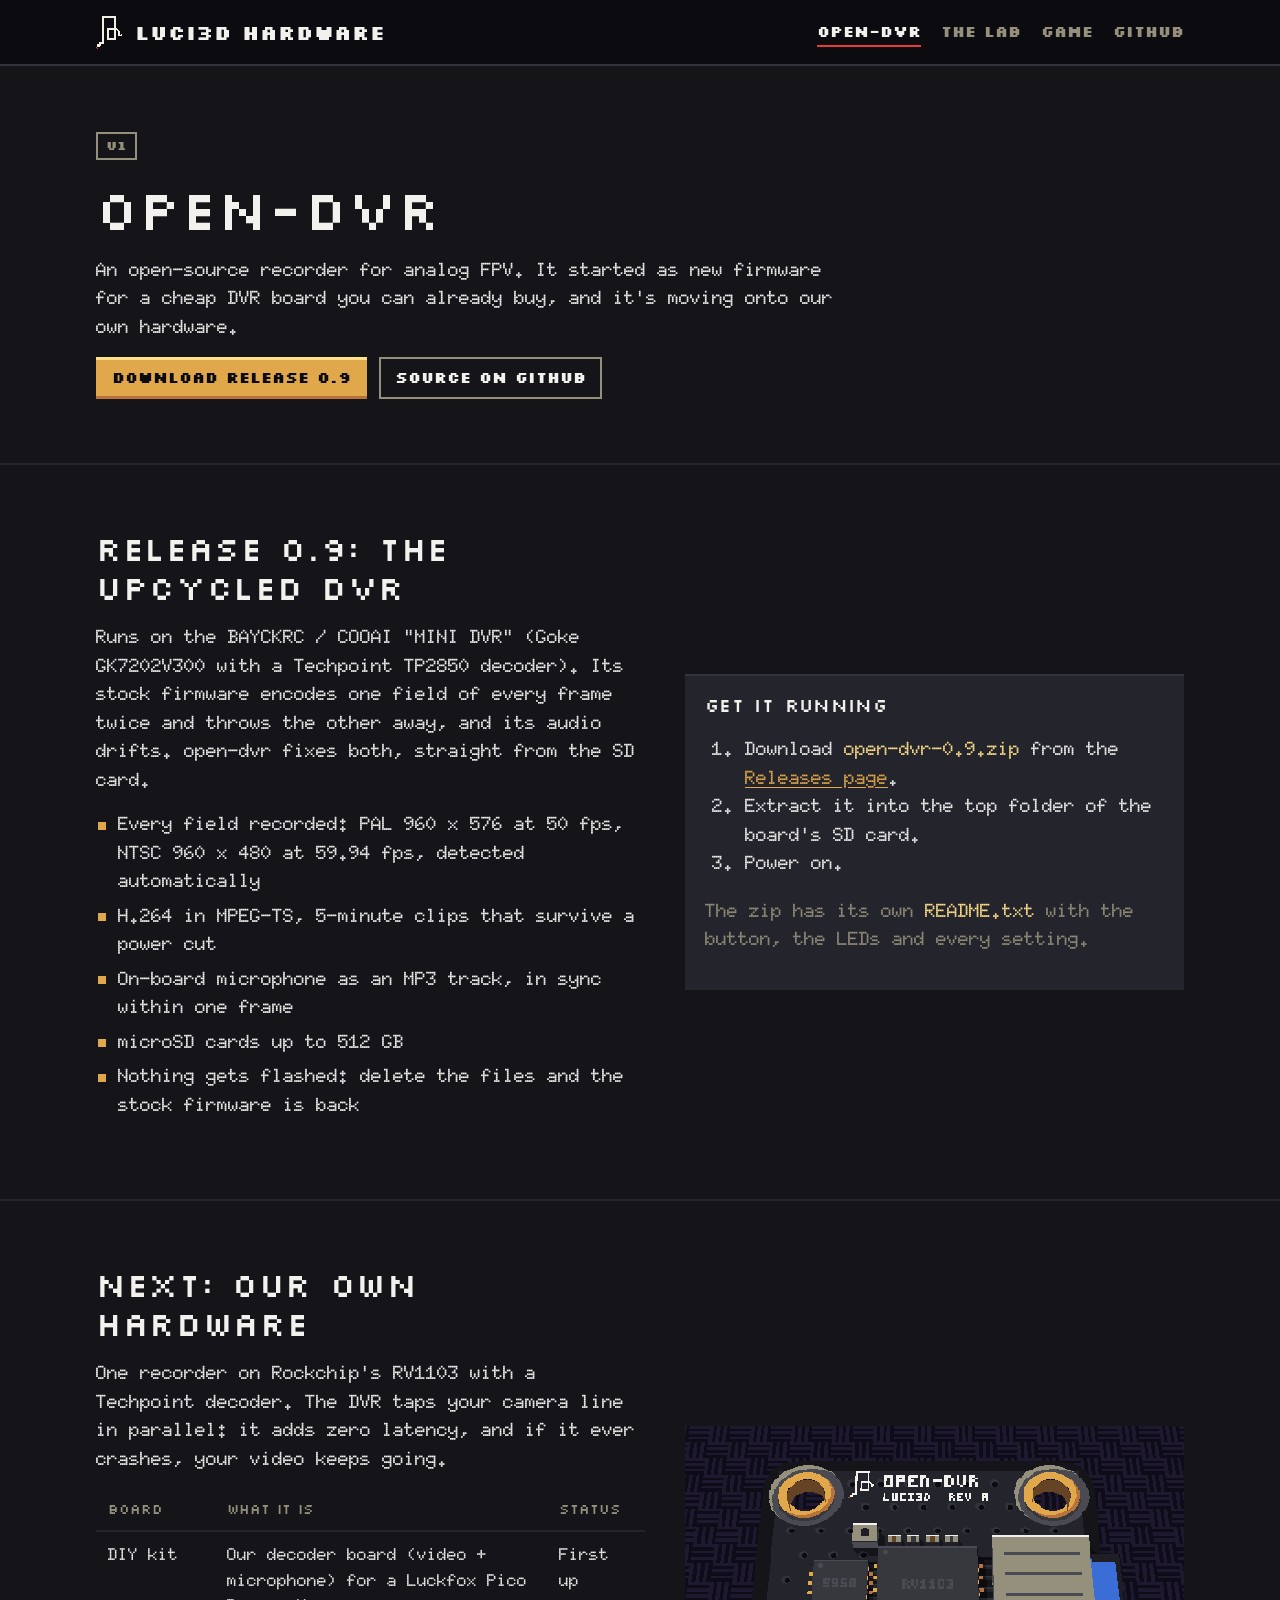
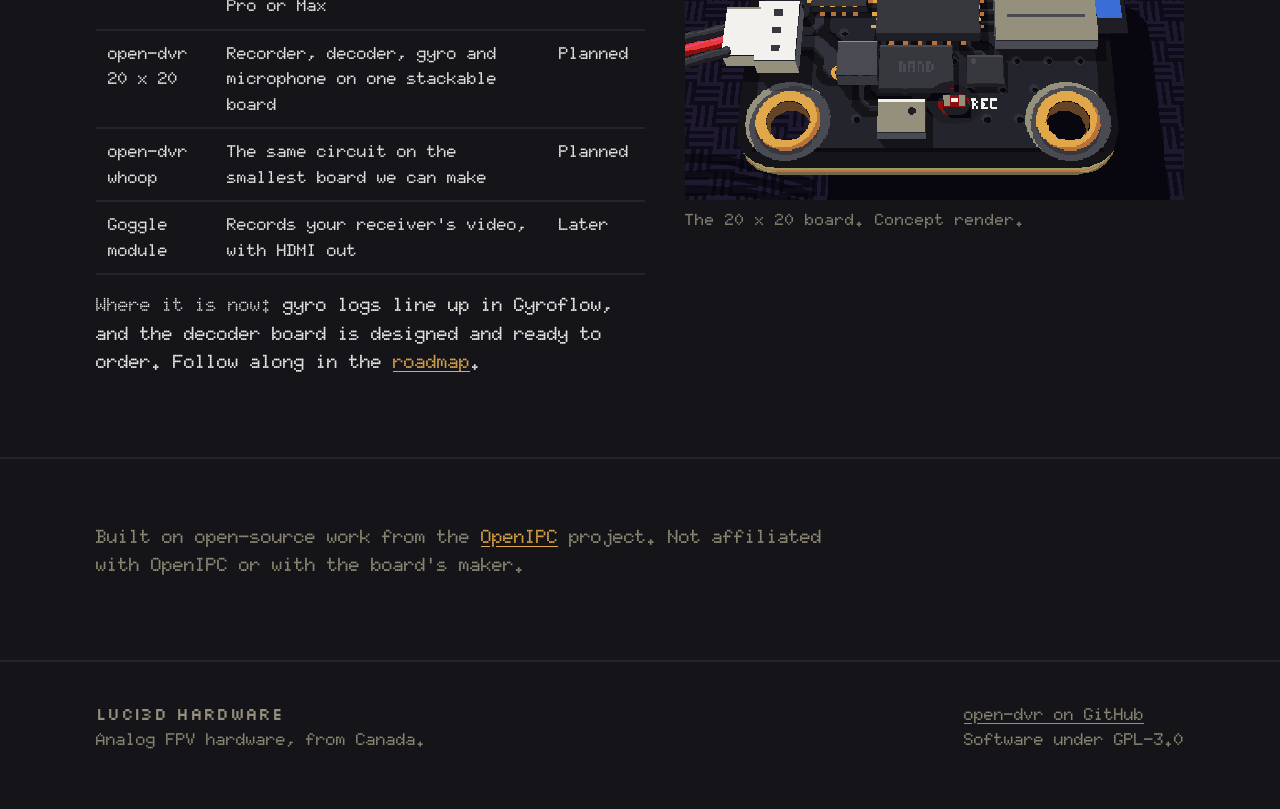
==== commit 34919749: "Site body text: Doto (dot matrix, weight 900) Replaces Pixelify Sans for body text and code; heading" ====
--- a/site/dvr.html
+++ b/site/dvr.html
@@ -11,7 +11,7 @@
 <link rel="icon" type="image/png" href="img/favicon.png">
 <link rel="preconnect" href="https://fonts.googleapis.com">
 <link rel="preconnect" href="https://fonts.gstatic.com" crossorigin>
-<link href="https://fonts.googleapis.com/css2?family=Pixelify+Sans:wght@400;600&family=Silkscreen&display=swap" rel="stylesheet">
+<link href="https://fonts.googleapis.com/css2?family=Doto:wght@900&family=Silkscreen&display=swap" rel="stylesheet">
 <link rel="stylesheet" href="css/style.css">
 </head>
 <body>
--- a/site/css/style.css
+++ b/site/css/style.css
@@ -22,8 +22,8 @@
   --violet: #6e34b4;
 
   --font-silk: "Silkscreen", ui-monospace, monospace;
-  --font-body: "Pixelify Sans", system-ui, sans-serif;
-  --font-mono: "Pixelify Sans", ui-monospace, monospace;   /* one pixel face for text and code */
+  --font-body: "Doto", ui-monospace, monospace;
+  --font-mono: "Doto", ui-monospace, monospace;   /* one dot-matrix face for text and code */
 
   --wrap: 1120px;
   --gutter: 16px;
@@ -36,7 +36,8 @@
   background: var(--mask);
   color: var(--silk);
   font: 19px/1.5 var(--font-body);
-  font-variant-ligatures: none;        /* Pixelify's fi/fl ligatures read as a capital A */
+  font-weight: 900;                    /* Doto's dots get too thin to read at lighter weights */
+  font-variant-ligatures: none;
   font-feature-settings: "liga" 0, "clig" 0;
   -webkit-font-smoothing: antialiased;
 }
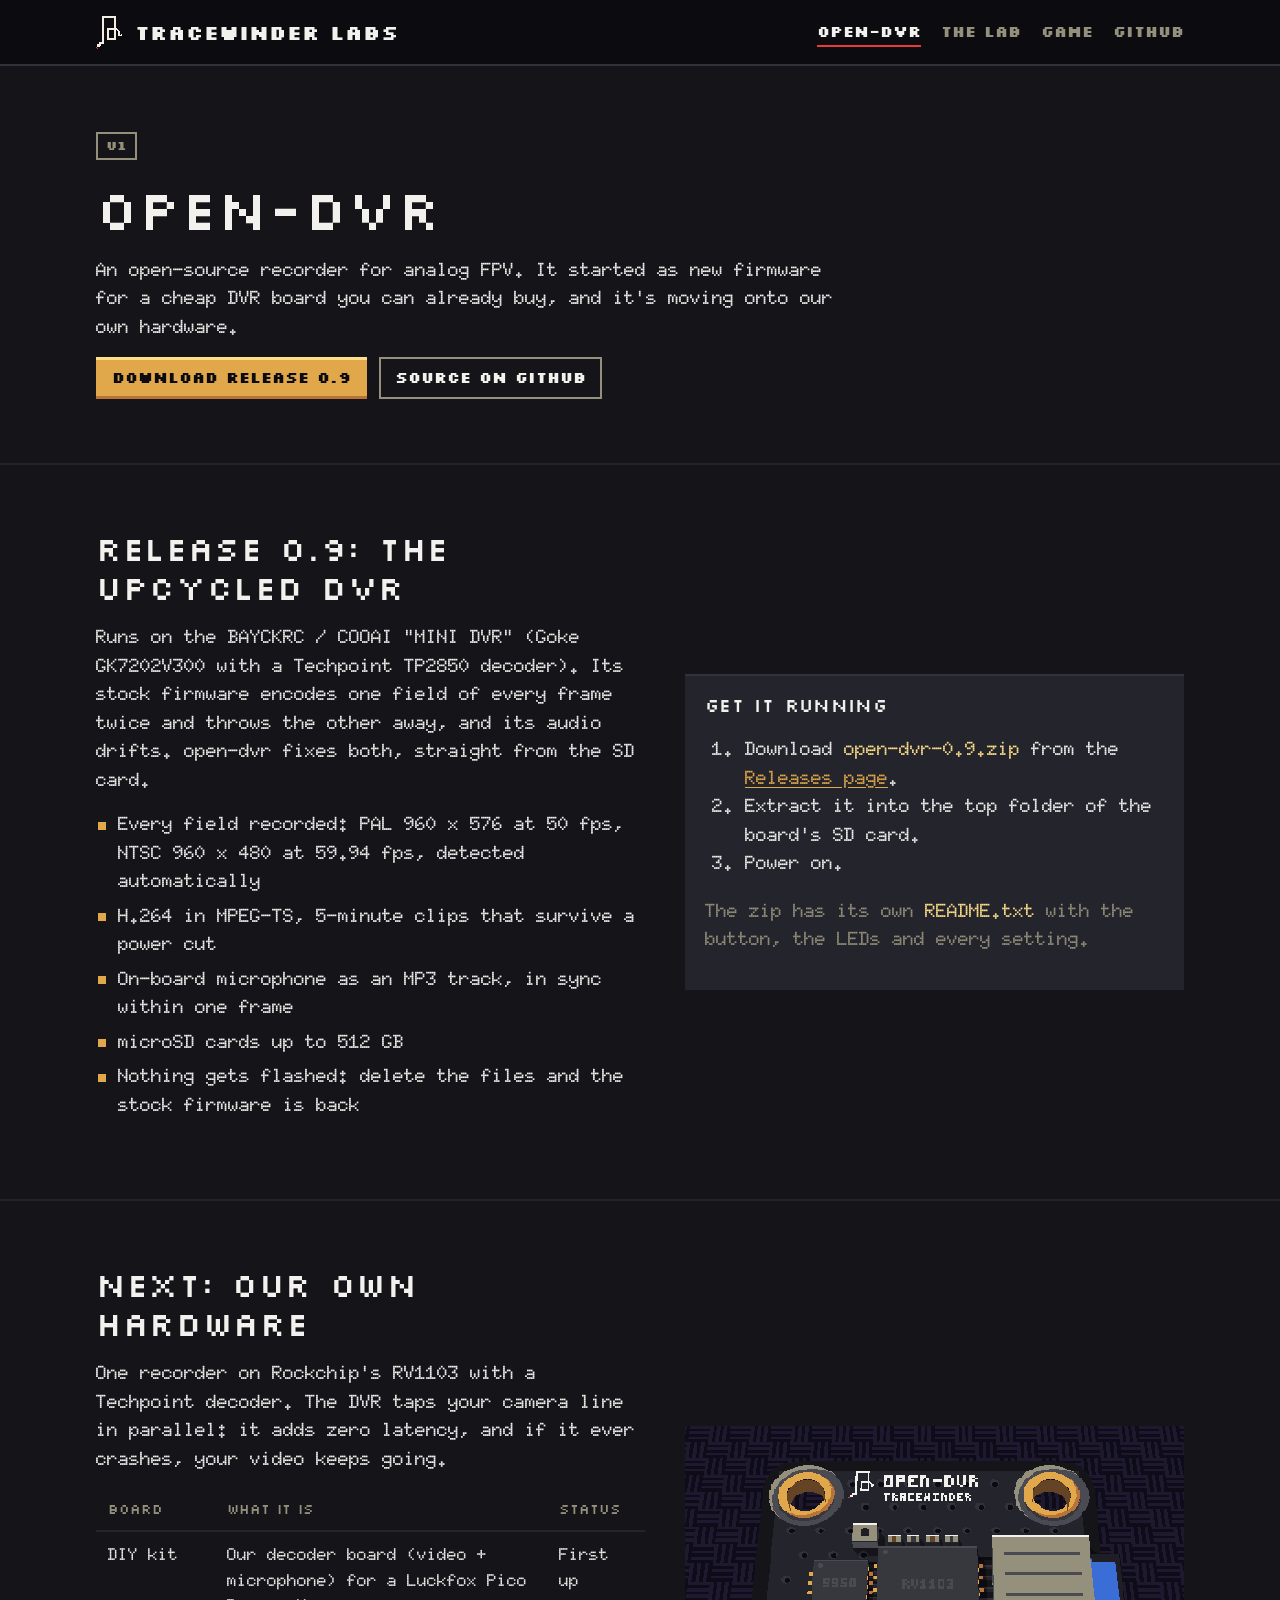
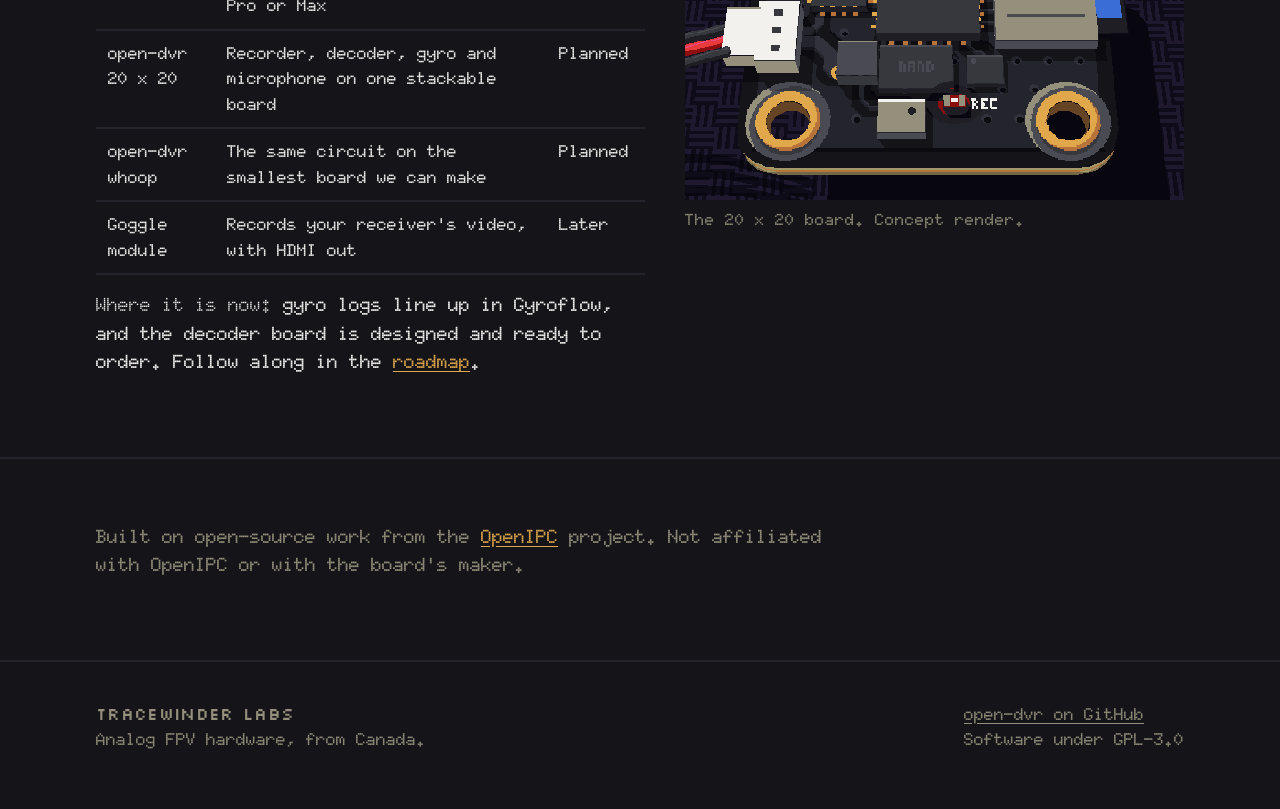
==== commit 3b3bb30f: "Rename to Tracewinder Labs; two ouroboros logo proposals - Site header, footer, titles, READMEs and " ====
--- a/site/dvr.html
+++ b/site/dvr.html
@@ -3,21 +3,21 @@
 <head>
 <meta charset="utf-8">
 <meta name="viewport" content="width=device-width, initial-scale=1">
-<title>open-dvr · luci3D hardware</title>
+<title>open-dvr · Tracewinder Labs</title>
 <meta name="description" content="An open-source recorder for analog FPV: every field recorded, power-cut-safe clips, in-sync audio. Now moving onto our own hardware.">
-<meta property="og:title" content="open-dvr · luci3D hardware">
+<meta property="og:title" content="open-dvr · Tracewinder Labs">
 <meta property="og:description" content="An open-source recorder for analog FPV: every field recorded, power-cut-safe clips, in-sync audio. Now moving onto our own hardware.">
 <meta property="og:image" content="img/clean.png">
 <link rel="icon" type="image/png" href="img/favicon.png">
 <link rel="preconnect" href="https://fonts.googleapis.com">
 <link rel="preconnect" href="https://fonts.gstatic.com" crossorigin>
 <link href="https://fonts.googleapis.com/css2?family=Doto:wght@900&family=Silkscreen&display=swap" rel="stylesheet">
-<link rel="stylesheet" href="css/style.css">
+<link rel="stylesheet" href="css/style.css?v=dev">
 </head>
 <body>
-<!-- The company name appears in this header, the footer and each <title>: search for "luci3D hardware" to rename. -->
+<!-- The company name appears in this header, the footer and each <title>: search for "Tracewinder Labs" to rename. -->
 <header class="site-header"><div class="wrap">
-  <a class="brand" href="index.html"><img class="pixel" src="img/logo-1x.png" alt="" width="27" height="33"><span>luci3D hardware</span></a>
+  <a class="brand" href="index.html"><img class="pixel" src="img/logo-1x.png" alt="" width="27" height="33"><span>Tracewinder Labs</span></a>
   <nav class="nav">
     <a href="dvr.html" aria-current="page">open-dvr</a>
     <a href="shop.html">The Lab</a>
@@ -80,7 +80,7 @@
 </div></section>
 </main>
 <footer class="site-footer"><div class="wrap">
-  <div><span class="silk">luci3D hardware</span><br>Analog FPV hardware, from Canada.</div>
+  <div><span class="silk">Tracewinder Labs</span><br>Analog FPV hardware, from Canada.</div>
   <div><a href="https://github.com/luci3D/open-dvr">open-dvr on GitHub</a><br>Software under GPL-3.0</div>
   <!-- TODO: add the YouTube channel link here once it's set -->
 </div></footer>
--- a/site/css/style.css
+++ b/site/css/style.css
@@ -1,4 +1,4 @@
-/* luci3D hardware: one stylesheet, colours straight from brand/palette/luci3d.gpl.
+/* Tracewinder Labs: one stylesheet, colours straight from brand/palette/luci3d.gpl.
    The page is a black board: white silkscreen text, gold pads for buttons,
    copper-trace lines between sections. */
 
@@ -161,3 +161,14 @@
 /* the lab header */
 .lab-hero { background: var(--mask-deep); border-bottom: 2px solid var(--trace-hi); }
 .lab-hero img { display: block; width: 100%; height: auto; }
+
+/* newsletter sign-up */
+.notify { display: flex; gap: 12px; flex-wrap: wrap; max-width: 640px; margin: 8px 0 12px; }
+.notify input {
+  flex: 1 1 260px; font: inherit; color: var(--silk); background: var(--mask-deep);
+  border: 0; box-shadow: inset 0 0 0 2px var(--trace-hi); padding: 10px 12px;
+}
+.notify input:focus { outline: none; box-shadow: inset 0 0 0 2px var(--gold); }
+.notify input:disabled { opacity: 0.6; }
+.note { font-size: 15px; color: var(--silk-shade); }
+.sr { position: absolute; width: 1px; height: 1px; overflow: hidden; clip: rect(0 0 0 0); white-space: nowrap; }
